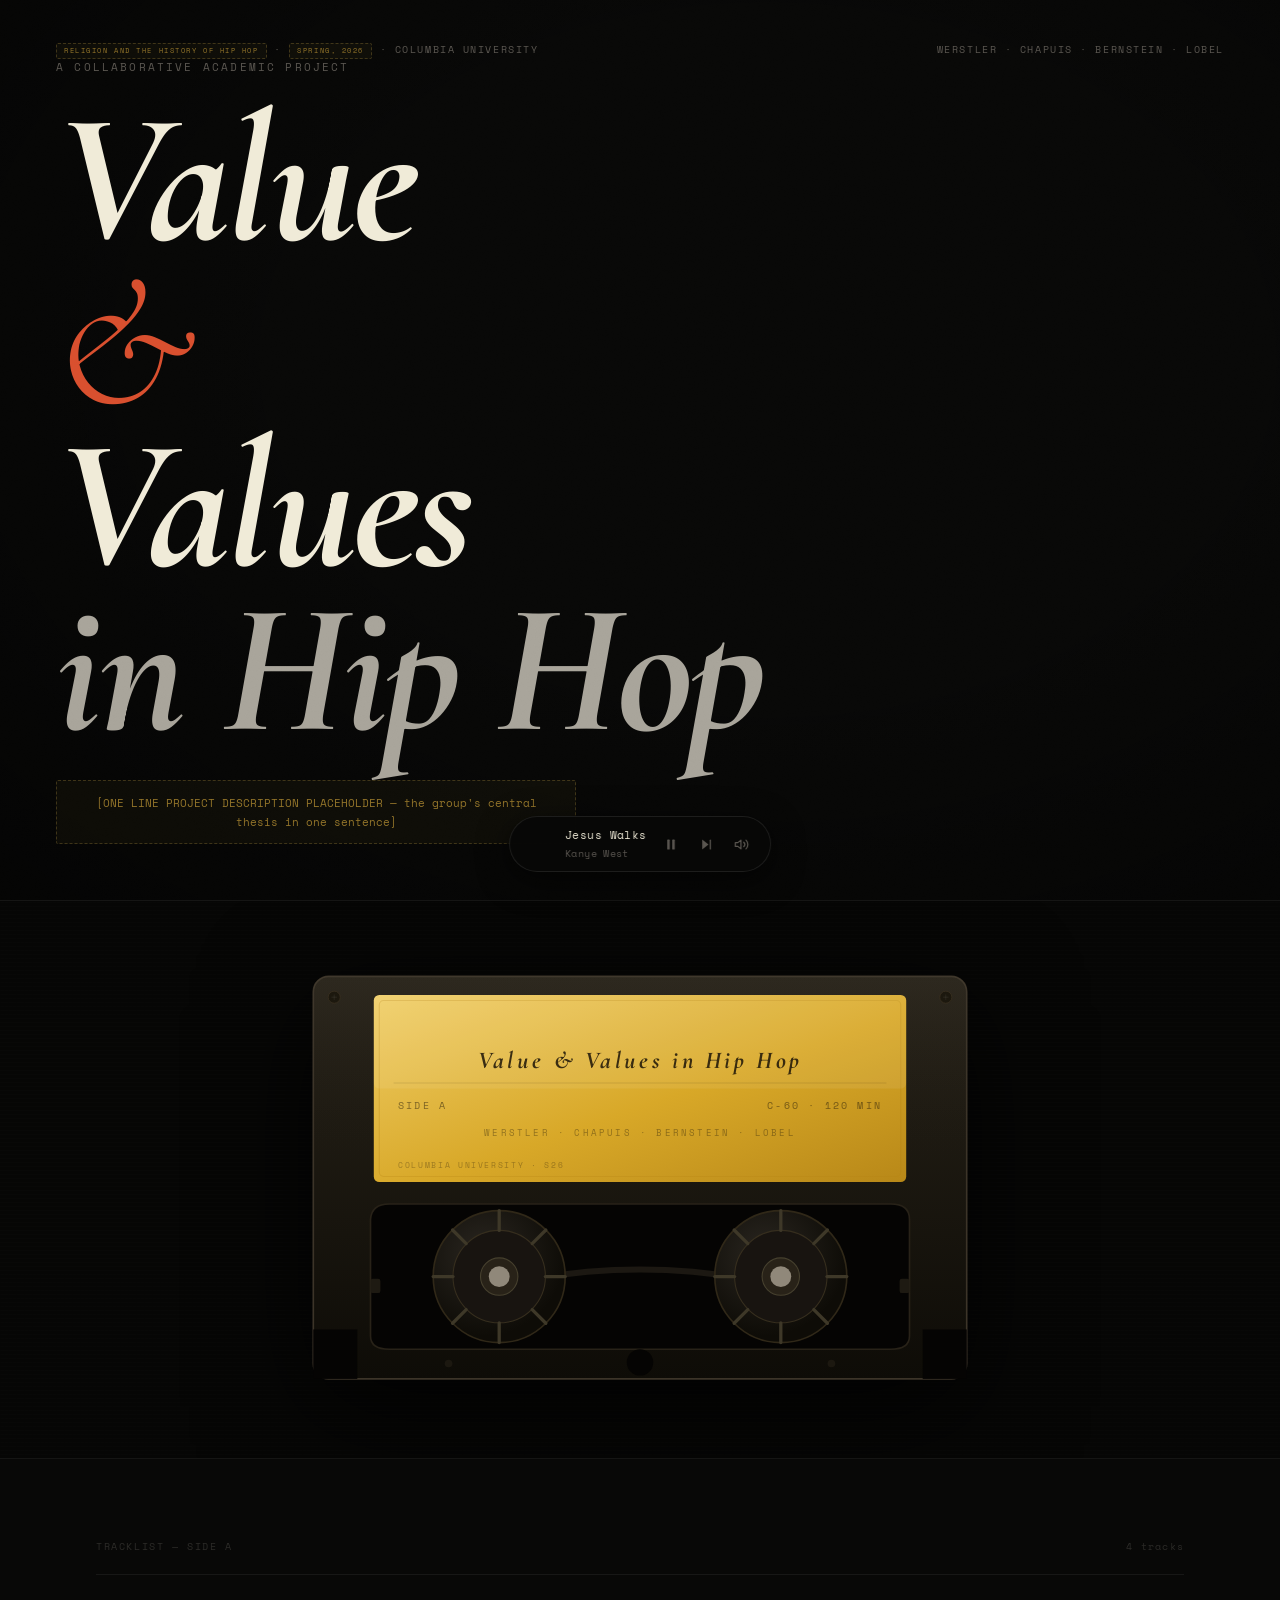
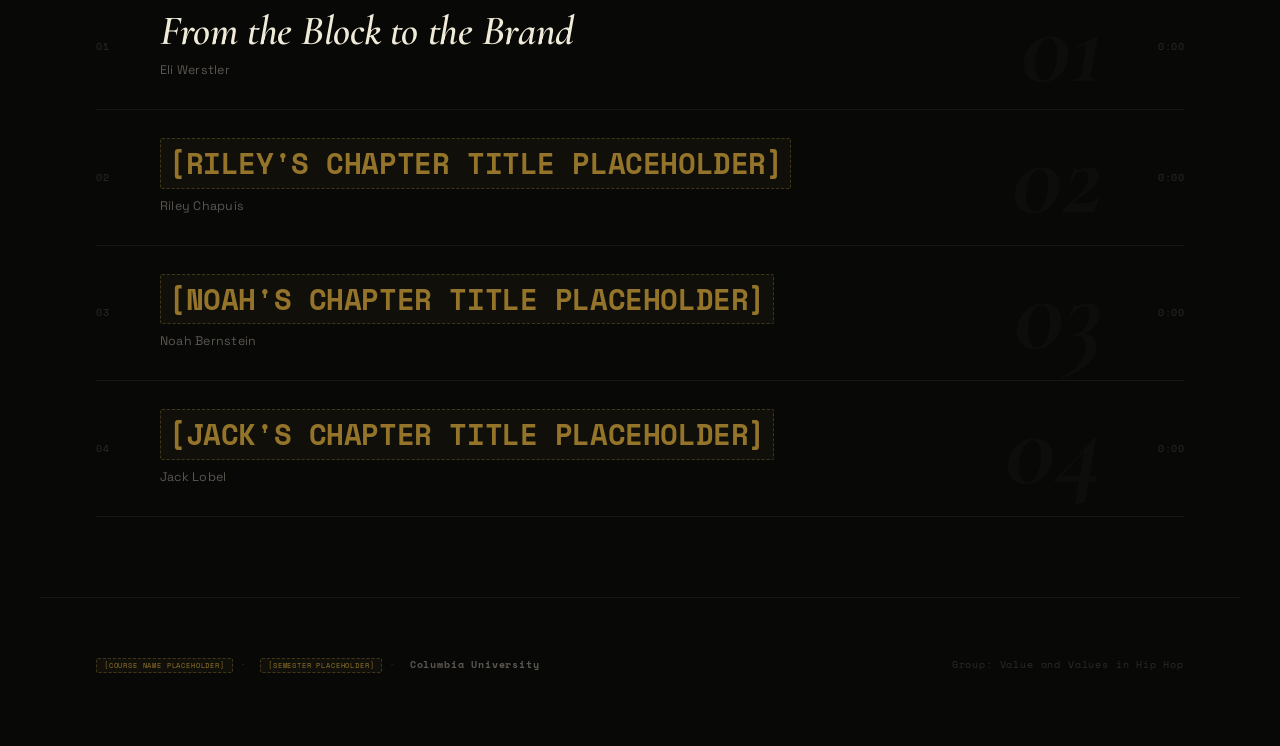
==== index.html @ 91aaa902 "Initial commit — Value & Values in Hip Hop portfolio site" ====
<!DOCTYPE html>
<html lang="en">
<head>
  <meta charset="UTF-8">
  <meta name="viewport" content="width=device-width, initial-scale=1.0">
  <title>Value and Values in Hip Hop</title>
  <link rel="preconnect" href="https://fonts.googleapis.com">
  <link rel="preconnect" href="https://fonts.gstatic.com" crossorigin>
  <link href="https://fonts.googleapis.com/css2?family=Cormorant+Garamond:ital,wght@0,400;0,600;0,700;1,300;1,400;1,600;1,700&family=Space+Grotesk:wght@300;400;500;600;700&family=Space+Mono:wght@400;700&display=swap" rel="stylesheet">
  <link rel="stylesheet" href="style.css?v=2">
  <style>

    /* ── Hero ──────────────────────────────────────────────── */

    .hero {
      min-height: 100svh;
      display: flex;
      flex-direction: column;
      justify-content: flex-end;
      padding: 0 56px 56px;
      position: relative;
      overflow: hidden;
    }

    /* Very faint vignette */
    .hero::before {
      content: '';
      position: absolute;
      inset: 0;
      background: radial-gradient(ellipse at 60% 40%, transparent 40%, rgba(0,0,0,0.55) 100%);
      pointer-events: none;
    }

    .hero-meta {
      position: absolute;
      top: 40px;
      left: 56px;
      right: 56px;
      display: flex;
      justify-content: space-between;
      align-items: flex-start;
    }

    .hero-meta-label {
      font-family: var(--mono);
      font-size: 0.65em;
      letter-spacing: 0.15em;
      text-transform: uppercase;
      color: var(--text-3);
      line-height: 1.8;
    }

    .hero-meta-label strong {
      color: var(--text-2);
      display: block;
    }

    /* Small eyebrow label — sits ABOVE the title, absolute size so it never inherits the h1 scale */
    .hero-eyebrow {
      font-family: var(--mono);
      font-size: 0.68rem;
      letter-spacing: 0.2em;
      text-transform: uppercase;
      color: var(--text-3);
      margin-bottom: 22px;
      position: relative;
      z-index: 1;
    }

    /* The big title */
    .hero-title {
      font-family: var(--serif);
      font-style: italic;
      font-weight: 700;
      font-size: clamp(4.5rem, 14.5vw, 13rem);
      line-height: 0.88;
      letter-spacing: -0.02em;
      color: var(--text);
      position: relative;
      z-index: 1;
      max-width: 1400px;
    }

    .hero-title .title-and {
      color: var(--accent);
      font-weight: 300;
      font-style: italic;
    }

    .hero-title .title-dim {
      color: var(--text-2);
    }

    .hero-desc {
      margin-top: 28px;
      max-width: 520px;
      position: relative;
      z-index: 1;
    }

    /* ── Cassette ──────────────────────────────────────────── */

    .tape-section {
      border-top: 1px solid var(--border);
      border-bottom: 1px solid var(--border);
      padding: 72px 56px;
      display: flex;
      align-items: center;
      justify-content: center;
      background: #060605;
      position: relative;
      overflow: hidden;
    }

    /* Subtle horizontal scan-lines */
    .tape-section::before {
      content: '';
      position: absolute;
      inset: 0;
      background: repeating-linear-gradient(
        0deg,
        transparent,
        transparent 3px,
        rgba(255,255,255,0.009) 3px,
        rgba(255,255,255,0.009) 4px
      );
      pointer-events: none;
    }

    .cassette-wrap {
      max-width: 660px;
      width: 100%;
      filter: drop-shadow(0 28px 56px rgba(0,0,0,0.85));
      transition: filter 0.6s ease, transform 0.6s ease;
    }

    .cassette-wrap:hover {
      filter: drop-shadow(0 36px 72px rgba(0,0,0,0.9)) drop-shadow(0 0 40px rgba(217,79,46,0.08));
      transform: translateY(-6px) rotate(-0.5deg);
    }

    .cassette-svg { width: 100%; height: auto; display: block; }

    @keyframes reel-slow {
      to { transform: rotate(360deg); }
    }

    /* Idle very-slow spin */
    .reel-l { animation: reel-slow 22s linear infinite; transform-box: fill-box; transform-origin: center; }
    .reel-r { animation: reel-slow 22s linear infinite reverse; transform-box: fill-box; transform-origin: center; }

    .cassette-wrap:hover .reel-l { animation-duration: 4s; }
    .cassette-wrap:hover .reel-r { animation-duration: 4s; }

    /* ── Tracklist ─────────────────────────────────────────── */

    .tracklist-section {
      max-width: 1200px;
      margin: 0 auto;
      padding: 80px 56px 0;
    }

    .tl-header {
      display: flex;
      justify-content: space-between;
      align-items: baseline;
      padding-bottom: 20px;
      border-bottom: 1px solid var(--border);
      margin-bottom: 8px;
    }

    .tl-header-l { font-family: var(--mono); font-size: 0.62em; letter-spacing: 0.16em; text-transform: uppercase; color: var(--text-4); }
    .tl-header-r { font-family: var(--mono); font-size: 0.62em; letter-spacing: 0.12em; color: var(--text-4); }

    .tracklist { list-style: none; }

    .track {
      display: grid;
      grid-template-columns: 64px 1fr auto;
      align-items: center;
      padding: 0;
      border-bottom: 1px solid var(--border);
      cursor: pointer;
      position: relative;
      text-decoration: none;
      color: inherit;
      transition: padding-left 0.3s ease;
      overflow: hidden;
    }

    /* Background number watermark */
    .track::after {
      content: attr(data-num);
      position: absolute;
      right: 80px;
      top: 50%;
      transform: translateY(-50%);
      font-family: var(--serif);
      font-style: italic;
      font-weight: 700;
      font-size: 7rem;
      color: rgba(255,255,255,0.025);
      line-height: 1;
      pointer-events: none;
      transition: color 0.3s ease;
      user-select: none;
    }

    .track:hover::after { color: rgba(217,79,46,0.055); }

    .track:hover { padding-left: 12px; }

    /* Left accent stripe */
    .track .t-stripe {
      position: absolute;
      left: 0; top: 0; bottom: 0;
      width: 2px;
      background: var(--accent);
      transform: scaleY(0);
      transition: transform 0.3s cubic-bezier(0.16,1,0.3,1);
      transform-origin: bottom;
    }

    .track:hover .t-stripe { transform: scaleY(1); }

    /* Track num cell */
    .t-num {
      font-family: var(--mono);
      font-size: 0.65em;
      color: var(--text-4);
      letter-spacing: 0.05em;
      padding: 28px 0;
      transition: color 0.25s;
    }

    .track:hover .t-num { color: var(--accent); }

    /* Track info */
    .t-info { display: flex; flex-direction: column; gap: 8px; padding: 28px 0; }

    .t-title {
      font-family: var(--serif);
      font-style: italic;
      font-weight: 600;
      font-size: clamp(1.6rem, 3.5vw, 2.6rem);
      line-height: 1;
      letter-spacing: -0.01em;
      color: var(--text);
      transition: color 0.25s;
    }

    .track:hover .t-title { color: var(--text); }

    .t-artist {
      font-family: var(--sans);
      font-size: 0.78em;
      font-weight: 400;
      color: var(--text-3);
      letter-spacing: 0.02em;
      transition: color 0.25s;
    }

    .track:hover .t-artist { color: var(--text-2); }

    /* Duration */
    .t-dur {
      font-family: var(--mono);
      font-size: 0.65em;
      color: var(--text-4);
      padding: 28px 0;
      letter-spacing: 0.04em;
      transition: color 0.25s;
    }

    .track:hover .t-dur { color: var(--text-3); }

    /* ── Footer ────────────────────────────────────────────── */

    .site-footer {
      max-width: 1200px;
      margin: 0 auto;
      padding: 56px 56px 72px;
      display: flex;
      justify-content: space-between;
      align-items: flex-end;
      flex-wrap: wrap;
      gap: 12px;
      border-top: 1px solid var(--border);
      margin-top: 80px;
    }

    .site-footer p {
      font-family: var(--mono);
      font-size: 0.65em;
      color: var(--text-4);
      letter-spacing: 0.08em;
      line-height: 2;
    }

    .site-footer p strong { color: var(--text-3); }

    /* ── Responsive ────────────────────────────────────────── */

    @media (max-width: 768px) {
      .hero { padding: 0 28px 48px; }
      .hero-meta { left: 28px; right: 28px; top: 28px; }
      .tape-section, .tracklist-section, .site-footer { padding-left: 28px; padding-right: 28px; }
      .track { grid-template-columns: 48px 1fr auto; }
      .track::after { display: none; }
    }

    @media (max-width: 500px) {
      .t-dur { display: none; }
      .track { grid-template-columns: 44px 1fr; }
    }

  </style>
</head>
<body>

  <!-- HERO -->
  <section class="hero" data-audio="audio/landing.mp3" data-track-name="[LANDING TRACK PLACEHOLDER]" data-track-artist="[ARTIST PLACEHOLDER]">

    <div class="hero-meta">
      <div class="hero-meta-label">
        <span class="ph">Religion and the History of Hip Hop</span>&nbsp;·&nbsp;<span class="ph">Spring, 2026</span>&nbsp;·&nbsp;Columbia University
      </div>
      <div class="hero-meta-label" style="text-align:right">
        Werstler · Chapuis · Bernstein · Lobel
      </div>
    </div>

    <p class="hero-eyebrow">A Collaborative Academic Project</p>
    <h1 class="hero-title">
      Value<br>
      <span class="title-and">&amp;</span><br>
      Values<br>
      <span class="title-dim">in Hip Hop</span>
    </h1>

    <div class="hero-desc">
      <p class="ph-block ph-tall">[ONE LINE PROJECT DESCRIPTION PLACEHOLDER — the group's central thesis in one sentence]</p>
    </div>

  </section>


  <!-- CASSETTE -->
  <section class="tape-section" aria-label="Mixtape visual" data-audio="audio/landing.mp3" data-track-name="[LANDING TRACK PLACEHOLDER]" data-track-artist="[ARTIST PLACEHOLDER]">
    <div class="cassette-wrap" title="Side A">
      <svg class="cassette-svg" viewBox="0 0 600 375" xmlns="http://www.w3.org/2000/svg" role="img" aria-hidden="true">
        <defs>
          <linearGradient id="bg" x1="0" y1="0" x2="0" y2="1">
            <stop offset="0%"   stop-color="#272218"/>
            <stop offset="100%" stop-color="#0E0C07"/>
          </linearGradient>
          <linearGradient id="label" x1="0" y1="0" x2="1" y2="1">
            <stop offset="0%"   stop-color="#F0CE68"/>
            <stop offset="55%"  stop-color="#D8A828"/>
            <stop offset="100%" stop-color="#B88818"/>
          </linearGradient>
          <linearGradient id="sheen" x1="0" y1="0" x2="0" y2="1">
            <stop offset="0%"   stop-color="rgba(255,255,255,0.1)"/>
            <stop offset="100%" stop-color="rgba(0,0,0,0)"/>
          </linearGradient>
          <radialGradient id="rg" cx="38%" cy="33%" r="62%">
            <stop offset="0%"   stop-color="#2A2620"/>
            <stop offset="100%" stop-color="#0E0C07"/>
          </radialGradient>
          <filter id="inner-shadow">
            <feGaussianBlur in="SourceAlpha" stdDeviation="3"/>
            <feOffset dx="0" dy="2"/>
            <feComposite in2="SourceGraphic" operator="arithmetic" k2="-1" k3="1"/>
          </filter>
        </defs>

        <!-- Drop shadow plate -->
        <rect x="10" y="14" width="580" height="354" rx="14" fill="rgba(0,0,0,0.7)"/>

        <!-- Body -->
        <rect x="3" y="3" width="594" height="366" rx="14" fill="url(#bg)" stroke="#3C3428" stroke-width="1.5"/>

        <!-- Body sheen (top highlight) -->
        <rect x="3" y="3" width="594" height="185" rx="14" fill="url(#sheen)" opacity="0.3"/>

        <!-- Corner screws -->
        <g fill="#1C180E" stroke="#3A3020" stroke-width="0.75">
          <circle cx="22" cy="22" r="5.5"/>  <circle cx="578" cy="22" r="5.5"/>
          <circle cx="22" cy="350" r="5.5"/> <circle cx="578" cy="350" r="5.5"/>
        </g>
        <g fill="none" stroke="rgba(255,255,255,0.08)" stroke-width="0.75">
          <line x1="19.5" y1="22" x2="24.5" y2="22"/> <line x1="22" y1="19.5" x2="22" y2="24.5"/>
          <line x1="575.5" y1="22" x2="580.5" y2="22"/> <line x1="578" y1="19.5" x2="578" y2="24.5"/>
          <line x1="19.5" y1="350" x2="24.5" y2="350"/> <line x1="22" y1="347.5" x2="22" y2="352.5"/>
          <line x1="575.5" y1="350" x2="580.5" y2="350"/> <line x1="578" y1="347.5" x2="578" y2="352.5"/>
        </g>

        <!-- Label -->
        <rect x="58" y="20" width="484" height="170" rx="5" fill="url(#label)"/>
        <rect x="63" y="25" width="474" height="160" rx="4" fill="none" stroke="rgba(180,130,20,0.28)" stroke-width="1"/>
        <!-- Label sheen -->
        <rect x="58" y="20" width="484" height="85" rx="5" fill="rgba(255,255,255,0.07)"/>

        <!-- Label text: title -->
        <text x="300" y="86" text-anchor="middle"
              font-family="'Cormorant Garamond', Georgia, serif" font-size="22"
              font-style="italic" font-weight="700"
              fill="#1C1408" letter-spacing="3" opacity="0.85">
          Value &amp; Values in Hip Hop
        </text>
        <!-- Ruled line -->
        <line x1="76" y1="100" x2="524" y2="100" stroke="rgba(28,20,8,0.15)" stroke-width="0.75"/>

        <!-- Side A / B -->
        <text x="80" y="124" font-family="'Space Mono', monospace" font-size="9" fill="rgba(28,20,8,0.5)" letter-spacing="2">SIDE A</text>
        <text x="520" y="124" text-anchor="end" font-family="'Space Mono', monospace" font-size="9" fill="rgba(28,20,8,0.5)" letter-spacing="2">C-60 · 120 MIN</text>

        <!-- Group names -->
        <text x="300" y="148" text-anchor="middle"
              font-family="'Space Mono', monospace" font-size="8"
              fill="rgba(28,20,8,0.38)" letter-spacing="2">
          WERSTLER · CHAPUIS · BERNSTEIN · LOBEL
        </text>
        <!-- Columbia label mark -->
        <text x="80" y="177" font-family="'Space Mono', monospace" font-size="7" fill="rgba(28,20,8,0.32)" letter-spacing="1.5">COLUMBIA UNIVERSITY · S26</text>

        <!-- Tape window opening -->
        <path d="M 72 210 Q 56 210 55 224 L 55 330 Q 55 342 72 342 L 528 342 Q 545 342 545 330 L 545 224 Q 545 210 528 210 Z"
              fill="#050403" stroke="#282218" stroke-width="1.5"/>

        <!-- Guide posts -->
        <rect x="55" y="278" width="9" height="13" rx="2" fill="#1E1A12"/>
        <rect x="536" y="278" width="9" height="13" rx="2" fill="#1E1A12"/>

        <!-- Tape bridge -->
        <path d="M 204 278 Q 300 261 396 278" fill="none" stroke="#1C1812" stroke-width="5.5" stroke-linecap="round"/>

        <!-- LEFT REEL -->
        <g class="reel-l">
          <circle cx="172" cy="276" r="60" fill="url(#rg)" stroke="#302818" stroke-width="1.5"/>
          <circle cx="172" cy="276" r="42" fill="#181410" stroke="#362E1E" stroke-width="1"/>
          <g stroke="#3E3828" stroke-width="3" stroke-linecap="round">
            <line x1="172" y1="216" x2="172" y2="234"/>
            <line x1="172" y1="318" x2="172" y2="336"/>
            <line x1="112" y1="276" x2="130" y2="276"/>
            <line x1="214" y1="276" x2="232" y2="276"/>
            <line x1="129.6" y1="233.6" x2="142.0" y2="246.0"/>
            <line x1="202.0" y1="306.0" x2="214.4" y2="318.4"/>
            <line x1="214.4" y1="233.6" x2="202.0" y2="246.0"/>
            <line x1="142.0" y1="306.0" x2="129.6" y2="318.4"/>
          </g>
          <circle cx="172" cy="276" r="17" fill="#282218" stroke="#46402E" stroke-width="1"/>
          <circle cx="172" cy="276" r="9.5" fill="#90887A"/>
        </g>

        <!-- RIGHT REEL -->
        <g class="reel-r">
          <circle cx="428" cy="276" r="60" fill="url(#rg)" stroke="#302818" stroke-width="1.5"/>
          <circle cx="428" cy="276" r="42" fill="#181410" stroke="#362E1E" stroke-width="1"/>
          <g stroke="#3E3828" stroke-width="3" stroke-linecap="round">
            <line x1="428" y1="216" x2="428" y2="234"/>
            <line x1="428" y1="318" x2="428" y2="336"/>
            <line x1="368" y1="276" x2="386" y2="276"/>
            <line x1="470" y1="276" x2="488" y2="276"/>
            <line x1="385.6" y1="233.6" x2="398.0" y2="246.0"/>
            <line x1="458.0" y1="306.0" x2="470.4" y2="318.4"/>
            <line x1="470.4" y1="233.6" x2="458.0" y2="246.0"/>
            <line x1="398.0" y1="306.0" x2="385.6" y2="318.4"/>
          </g>
          <circle cx="428" cy="276" r="17" fill="#282218" stroke="#46402E" stroke-width="1"/>
          <circle cx="428" cy="276" r="9.5" fill="#90887A"/>
        </g>

        <!-- Bottom cutouts -->
        <rect x="3" y="324" width="40" height="45" rx="0 0 0 14" fill="#050403"/>
        <rect x="557" y="324" width="40" height="45" rx="0 0 14 0" fill="#050403"/>

        <!-- Spindle hole -->
        <circle cx="300" cy="354" r="12" fill="#050403"/>

        <!-- Alignment marks -->
        <circle cx="126" cy="355" r="3.5" fill="#1C1810"/>
        <circle cx="474" cy="355" r="3.5" fill="#1C1810"/>
      </svg>
    </div>
  </section>


  <!-- TRACKLIST -->
  <section class="tracklist-section" data-audio="audio/tracklist.mp3" data-track-name="[TRACKLIST TRACK PLACEHOLDER]" data-track-artist="[ARTIST PLACEHOLDER]">

    <div class="tl-header">
      <span class="tl-header-l">Tracklist — Side A</span>
      <span class="tl-header-r">4 tracks</span>
    </div>

    <ul class="tracklist" role="list">

      <li>
        <a href="eli.html" class="track" data-num="01">
          <div class="t-stripe"></div>
          <span class="t-num">01</span>
          <span class="t-info">
            <span class="t-title">From the Block to the Brand</span>
            <span class="t-artist">Eli Werstler</span>
          </span>
          <span class="t-dur">0:00</span>
        </a>
      </li>

      <li>
        <a href="riley.html" class="track" data-num="02">
          <div class="t-stripe"></div>
          <span class="t-num">02</span>
          <span class="t-info">
            <span class="t-title"><span class="ph">[RILEY'S CHAPTER TITLE PLACEHOLDER]</span></span>
            <span class="t-artist">Riley Chapuis</span>
          </span>
          <span class="t-dur">0:00</span>
        </a>
      </li>

      <li>
        <a href="noah.html" class="track" data-num="03">
          <div class="t-stripe"></div>
          <span class="t-num">03</span>
          <span class="t-info">
            <span class="t-title"><span class="ph">[NOAH'S CHAPTER TITLE PLACEHOLDER]</span></span>
            <span class="t-artist">Noah Bernstein</span>
          </span>
          <span class="t-dur">0:00</span>
        </a>
      </li>

      <li>
        <a href="jack.html" class="track" data-num="04">
          <div class="t-stripe"></div>
          <span class="t-num">04</span>
          <span class="t-info">
            <span class="t-title"><span class="ph">[JACK'S CHAPTER TITLE PLACEHOLDER]</span></span>
            <span class="t-artist">Jack Lobel</span>
          </span>
          <span class="t-dur">0:00</span>
        </a>
      </li>

    </ul>
  </section>


  <!-- FOOTER -->
  <footer class="site-footer">
    <p>
      <span class="ph">[COURSE NAME PLACEHOLDER]</span>&nbsp;·&nbsp;
      <span class="ph">[SEMESTER PLACEHOLDER]</span>&nbsp;·&nbsp;
      <strong>Columbia University</strong>
    </p>
    <p>Group: Value and Values in Hip Hop</p>
  </footer>

  <script src="player.js?v=7"></script>
</body>
</html>
---- style.css ----
@import url('https://fonts.googleapis.com/css2?family=Cormorant+Garamond:ital,wght@0,400;0,600;0,700;1,300;1,400;1,600;1,700&family=Space+Grotesk:wght@300;400;500;600;700&family=Space+Mono:wght@400;700&display=swap');

/* ================================================================
   GLOBAL — Value and Values in Hip Hop
   ================================================================ */

[hidden] { display: none !important; }

:root {
  --accent:      #D94F2E;
  --bg:          #080807;
  --bg-raised:   #0C0C0B;
  --bg-card:     #101010;
  --text:        #F0EBD8;
  --text-2:      #A8A49A;
  --text-3:      #5A5650;
  --text-4:      #2C2B28;
  --border:      rgba(255,255,255,0.06);
  --border-2:    rgba(255,255,255,0.11);

  /* Placeholder — warm amber, intentional, not clinical */
  --ph-bg:     rgba(255, 210, 90, 0.035);
  --ph-border: rgba(255, 210, 90, 0.2);
  --ph-text:   rgba(255, 200, 70, 0.55);

  --serif:  'Cormorant Garamond', 'Georgia', serif;
  --sans:   'Space Grotesk', system-ui, sans-serif;
  --mono:   'Space Mono', 'Courier New', monospace;
}

*, *::before, *::after { margin: 0; padding: 0; box-sizing: border-box; }

html { scroll-behavior: smooth; font-size: 16px; }

body {
  background: var(--bg);
  color: var(--text);
  font-family: var(--sans);
  font-weight: 400;
  line-height: 1.6;
  overflow-x: hidden;
  -webkit-font-smoothing: antialiased;
}

/* ---- Film grain overlay ---- */
body::after {
  content: '';
  position: fixed;
  inset: 0;
  background-image: url("data:image/svg+xml,%3Csvg xmlns='http://www.w3.org/2000/svg' width='250' height='250'%3E%3Cfilter id='g'%3E%3CfeTurbulence type='fractalNoise' baseFrequency='0.88' numOctaves='4' stitchTiles='stitch'/%3E%3CfeColorMatrix type='saturate' values='0'/%3E%3C/filter%3E%3Crect width='100%25' height='100%25' filter='url(%23g)'/%3E%3C/svg%3E");
  opacity: 0.038;
  pointer-events: none;
  z-index: 9998;
  mix-blend-mode: overlay;
}

a { color: inherit; text-decoration: none; }
img { max-width: 100%; height: auto; display: block; }
button { cursor: pointer; font-family: inherit; }

/* ================================================================
   TYPOGRAPHY
   ================================================================ */

.t-display {
  font-family: var(--serif);
  font-style: italic;
  font-weight: 700;
  line-height: 0.92;
  letter-spacing: -0.01em;
}

.t-label {
  font-family: var(--mono);
  font-size: 0.68em;
  letter-spacing: 0.14em;
  text-transform: uppercase;
}

/* ================================================================
   PLACEHOLDER SYSTEM
   ================================================================ */

.ph {
  background: var(--ph-bg);
  border: 1px dashed var(--ph-border);
  color: var(--ph-text);
  padding: 1px 7px;
  border-radius: 2px;
  font-family: var(--mono);
  font-size: 0.7em;
  font-style: normal;
  display: inline-block;
  line-height: 1.6;
}

.ph-block {
  background: var(--ph-bg);
  border: 1px dashed var(--ph-border);
  color: var(--ph-text);
  padding: 12px 16px;
  border-radius: 2px;
  font-family: var(--mono);
  font-size: 0.7em;
  font-style: normal;
  display: block;
  width: 100%;
  text-align: center;
  line-height: 1.7;
}

.ph-tall  { min-height: 64px;  display: flex; align-items: center; justify-content: center; }
.ph-xl    { min-height: 110px; display: flex; align-items: center; justify-content: center; }

/* ================================================================
   ARTIFACT SLOT — shared component
   ================================================================ */

.artifact-slot {
  background: var(--bg-card);
  border: 1px solid var(--border);
  overflow: hidden;
  display: flex;
  flex-direction: column;
}

.artifact-meta {
  padding: 10px 14px 9px;
  border-bottom: 1px solid var(--border);
}

.artifact-title {
  font-family: var(--mono);
  font-size: 0.72em;
  font-weight: 700;
  text-transform: uppercase;
  letter-spacing: 0.09em;
  color: var(--text);
  margin-bottom: 5px;
}

.artifact-sub {
  display: flex;
  gap: 12px;
  flex-wrap: wrap;
}

.artifact-type,
.artifact-date {
  font-family: var(--mono);
  font-size: 0.65em;
  color: var(--text-3);
  letter-spacing: 0.04em;
}

/* ---- Media ---- */

.artifact-media { position: relative; }

.video-wrapper {
  position: relative;
  padding-bottom: 56.25%;
  height: 0;
  overflow: hidden;
  background: #050505;
}

.video-wrapper iframe {
  position: absolute;
  inset: 0;
  width: 100%;
  height: 100%;
  border: none;
}

.artifact-video .media-placeholder {
  background: #090909;
  border: 1px dashed var(--ph-border);
  aspect-ratio: 16/9;
  display: flex;
  flex-direction: column;
  align-items: center;
  justify-content: center;
  gap: 10px;
  color: var(--ph-text);
  font-family: var(--mono);
  font-size: 0.68em;
  text-align: center;
  padding: 24px;
}

.artifact-video .media-placeholder::before {
  content: '▶';
  font-size: 2em;
  opacity: 0.22;
}

.artifact-image .media-placeholder {
  background: #090909;
  border: 1px dashed var(--ph-border);
  aspect-ratio: 4/3;
  display: flex;
  flex-direction: column;
  align-items: center;
  justify-content: center;
  gap: 10px;
  color: var(--ph-text);
  font-family: var(--mono);
  font-size: 0.68em;
  text-align: center;
  padding: 24px;
}

.artifact-image .media-placeholder::before {
  content: '◻';
  font-size: 2em;
  opacity: 0.18;
}

.artifact-annotation {
  padding: 12px 14px;
  font-size: 0.82em;
  color: var(--text-2);
  line-height: 1.7;
  border-top: 1px solid var(--border);
}

/* ================================================================
   CHAPTER TOP NAV
   ================================================================ */

.nav-back-top {
  display: inline-flex;
  align-items: center;
  gap: 7px;
  font-family: var(--mono);
  font-size: 0.65rem;
  letter-spacing: 0.1em;
  color: var(--text-3);
  text-decoration: none;
  margin-bottom: 36px;
  transition: color 0.2s;
  position: relative;
  z-index: 1;
}
.nav-back-top:hover { color: var(--text); }

/* ================================================================
   CHAPTER FOOTER NAV
   ================================================================ */

.chapter-footer {
  margin-top: 120px;
  border-top: 1px solid var(--border);
  background: var(--bg-raised);
  padding: 24px 56px;
  display: flex;
  align-items: center;
  justify-content: space-between;
  flex-wrap: wrap;
  gap: 16px;
}

.chapter-footer .back-link {
  font-family: var(--mono);
  font-size: 0.72em;
  color: var(--accent);
  letter-spacing: 0.06em;
  transition: opacity 0.2s;
}

.chapter-footer .back-link:hover { opacity: 0.6; }

.chapter-footer .peer-links {
  display: flex;
  gap: 28px;
  flex-wrap: wrap;
}

.chapter-footer .peer-links a {
  font-family: var(--mono);
  font-size: 0.66em;
  color: var(--text-3);
  letter-spacing: 0.08em;
  text-transform: uppercase;
  transition: color 0.2s;
}

.chapter-footer .peer-links a:hover,
.chapter-footer .peer-links a.here { color: var(--text); }

/* ================================================================
   SCROLL MUSIC PLAYER
   ================================================================ */

.sp {
  position: fixed;
  bottom: 28px;
  left: 50%;
  transform: translateX(-50%) translateY(16px);
  opacity: 0;
  transition:
    transform 0.5s cubic-bezier(0.16, 1, 0.3, 1),
    opacity   0.5s ease;
  pointer-events: none;
  z-index: 9999;

  display: flex;
  align-items: center;
  gap: 14px;

  background: rgba(8,8,7,0.94);
  backdrop-filter: blur(20px) saturate(180%);
  -webkit-backdrop-filter: blur(20px) saturate(180%);
  border: 1px solid rgba(255,255,255,0.09);
  border-radius: 100px;
  padding: 10px 18px 10px 14px;
  white-space: nowrap;
  box-shadow: 0 8px 32px rgba(0,0,0,0.6);
}

.sp.sp-on {
  transform: translateX(-50%) translateY(0);
  opacity: 1;
  pointer-events: all;
}

/* Waveform */
.sp-wave {
  display: flex;
  align-items: center;
  gap: 3px;
  height: 20px;
}

.sp-wave span {
  display: block;
  width: 3px;
  background: var(--accent);
  border-radius: 2px;
  animation: sp-pulse 1.3s ease-in-out infinite;
}

.sp-wave span:nth-child(1) { animation-delay: 0.00s; }
.sp-wave span:nth-child(2) { animation-delay: 0.16s; }
.sp-wave span:nth-child(3) { animation-delay: 0.32s; }
.sp-wave span:nth-child(4) { animation-delay: 0.16s; }
.sp-wave span:nth-child(5) { animation-delay: 0.00s; }

@keyframes sp-pulse {
  0%, 100% { height: 4px;  opacity: 0.4; }
  50%       { height: 18px; opacity: 1;   }
}

.sp.sp-muted .sp-wave span,
.sp.sp-missing .sp-wave span,
.sp.sp-paused .sp-wave span {
  animation-play-state: paused;
  height: 4px;
  opacity: 0.25;
}

/* Info */
.sp-info { display: flex; flex-direction: column; gap: 1px; }

.sp-name {
  font-family: var(--mono);
  font-size: 0.68em;
  color: var(--text);
  letter-spacing: 0.04em;
  max-width: 200px;
  overflow: hidden;
  text-overflow: ellipsis;
}

.sp-artist {
  font-family: var(--mono);
  font-size: 0.6em;
  color: var(--text-3);
  letter-spacing: 0.04em;
  max-width: 200px;
  overflow: hidden;
  text-overflow: ellipsis;
}

/* Button */
.sp-hidden { display: none !important; }

.sp-btn {
  background: none;
  border: none;
  color: var(--text-3);
  display: flex;
  align-items: center;
  padding: 3px;
  transition: color 0.2s;
}

.sp-btn:hover { color: var(--text); }
.sp.sp-muted .sp-btn { color: var(--text-4); }

/* ================================================================
   RESPONSIVE
   ================================================================ */

@media (max-width: 900px) {
  .chapter-footer { padding: 20px 28px; flex-direction: column; align-items: flex-start; gap: 14px; }
}

@media (max-width: 600px) {
  .chapter-footer { padding: 18px 20px; }
  .chapter-footer .peer-links { gap: 16px; }
}
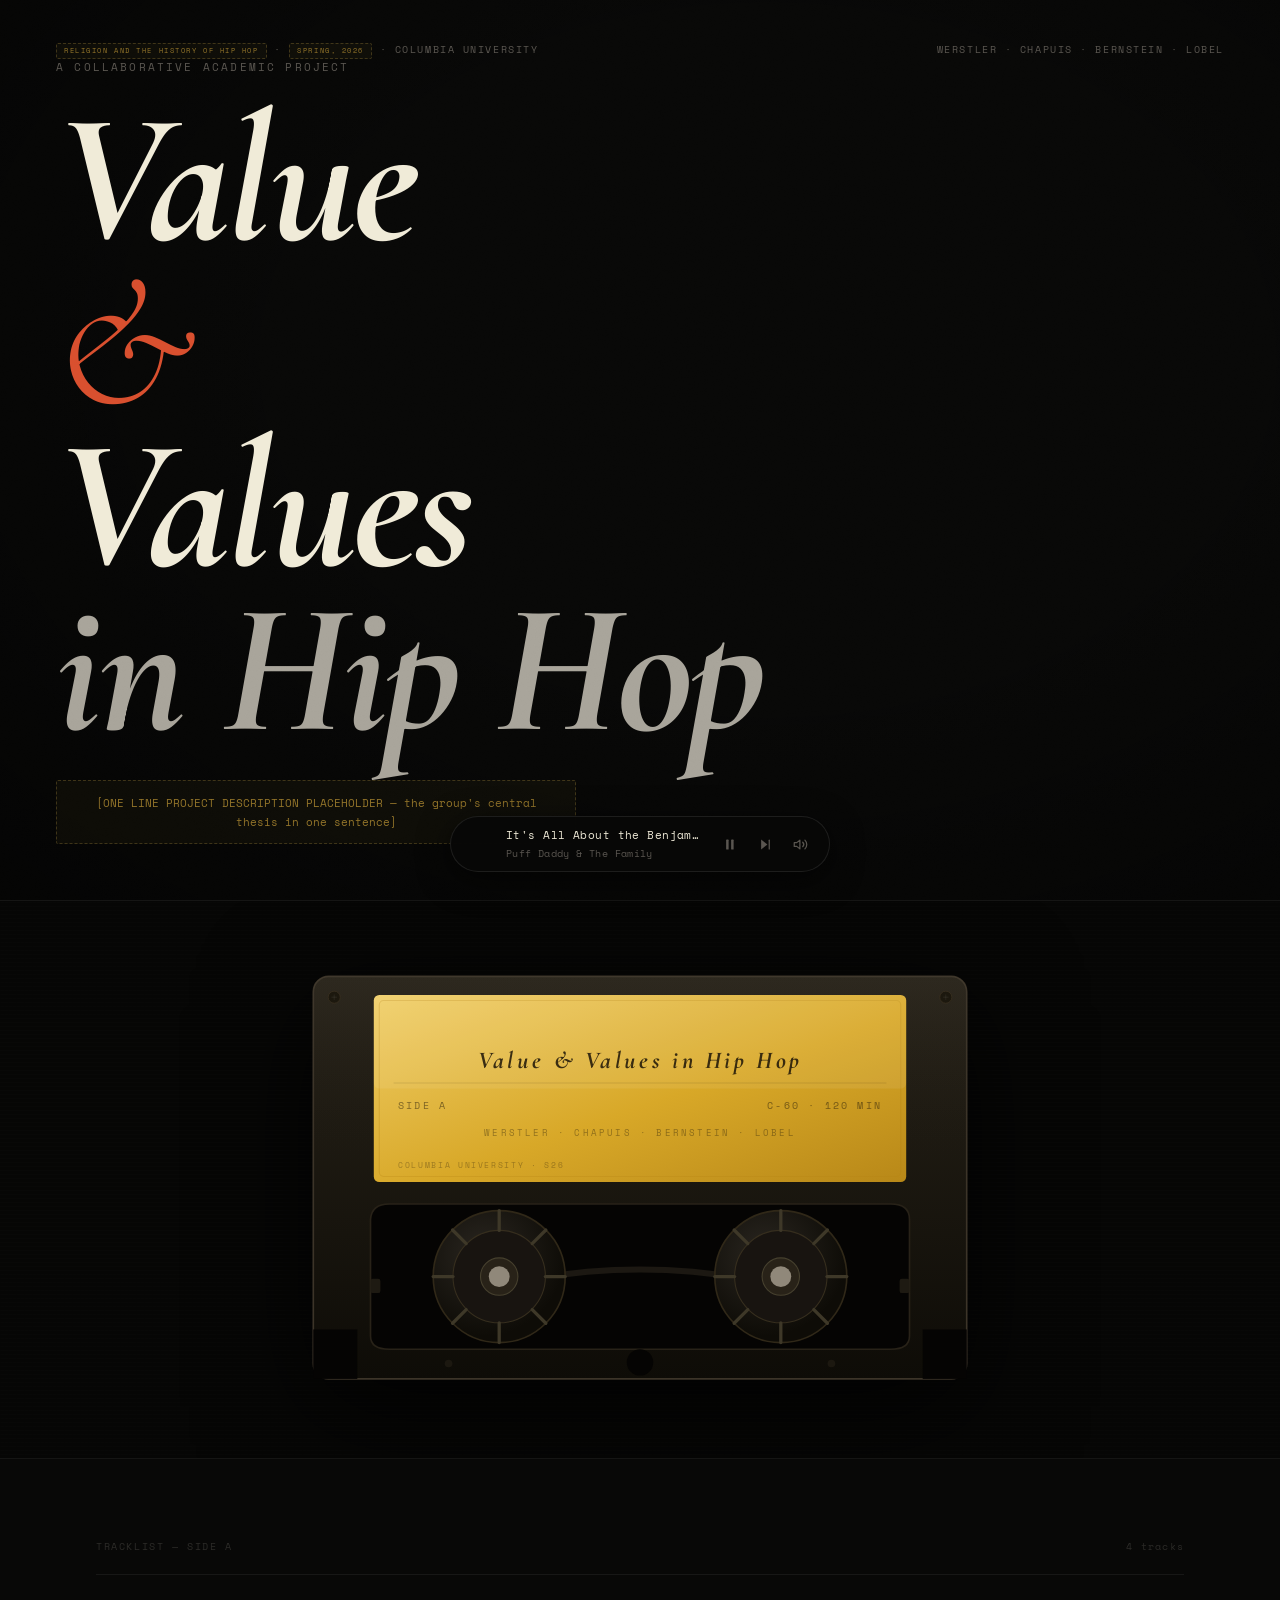
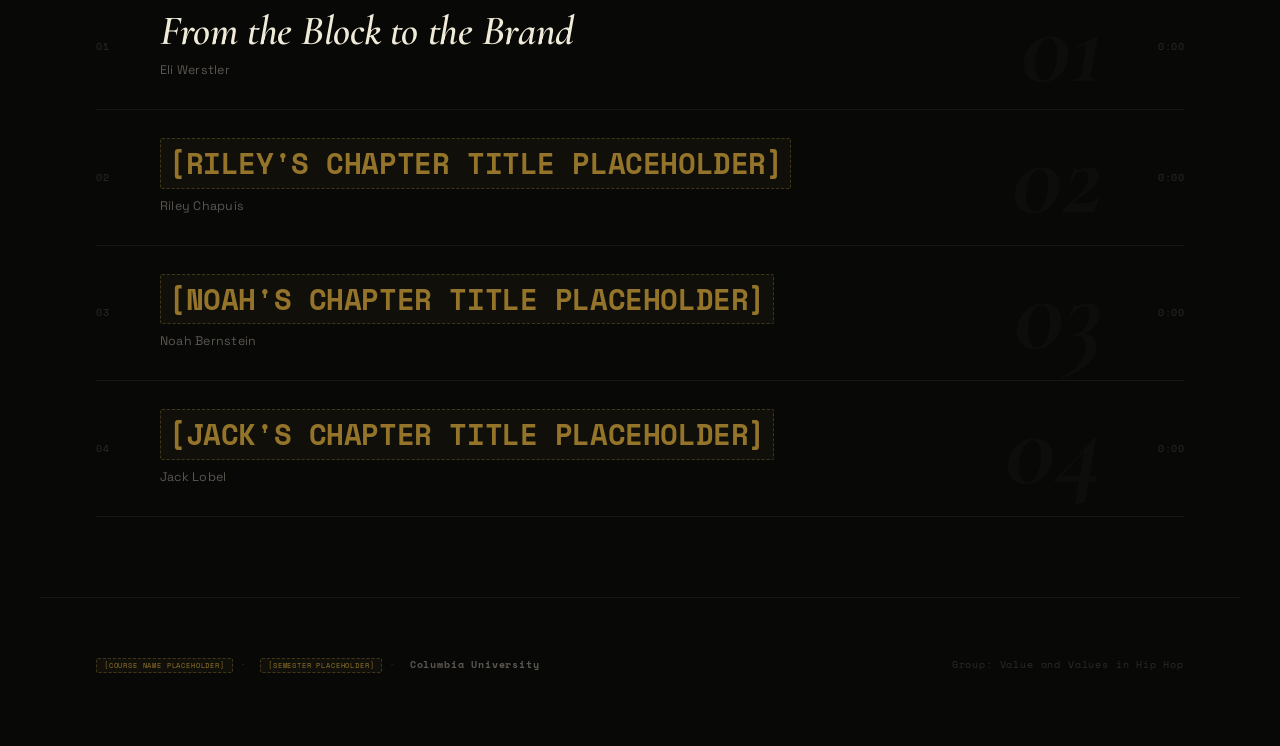
==== commit c9610649: "Fix SPA navigation stripping global stylesheet on page transitions" ====
--- a/index.html
+++ b/index.html
@@ -558,6 +558,6 @@
     <p>Group: Value and Values in Hip Hop</p>
   </footer>
 
-  <script src="player.js?v=7"></script>
+  <script src="player.js?v=8"></script>
 </body>
 </html>
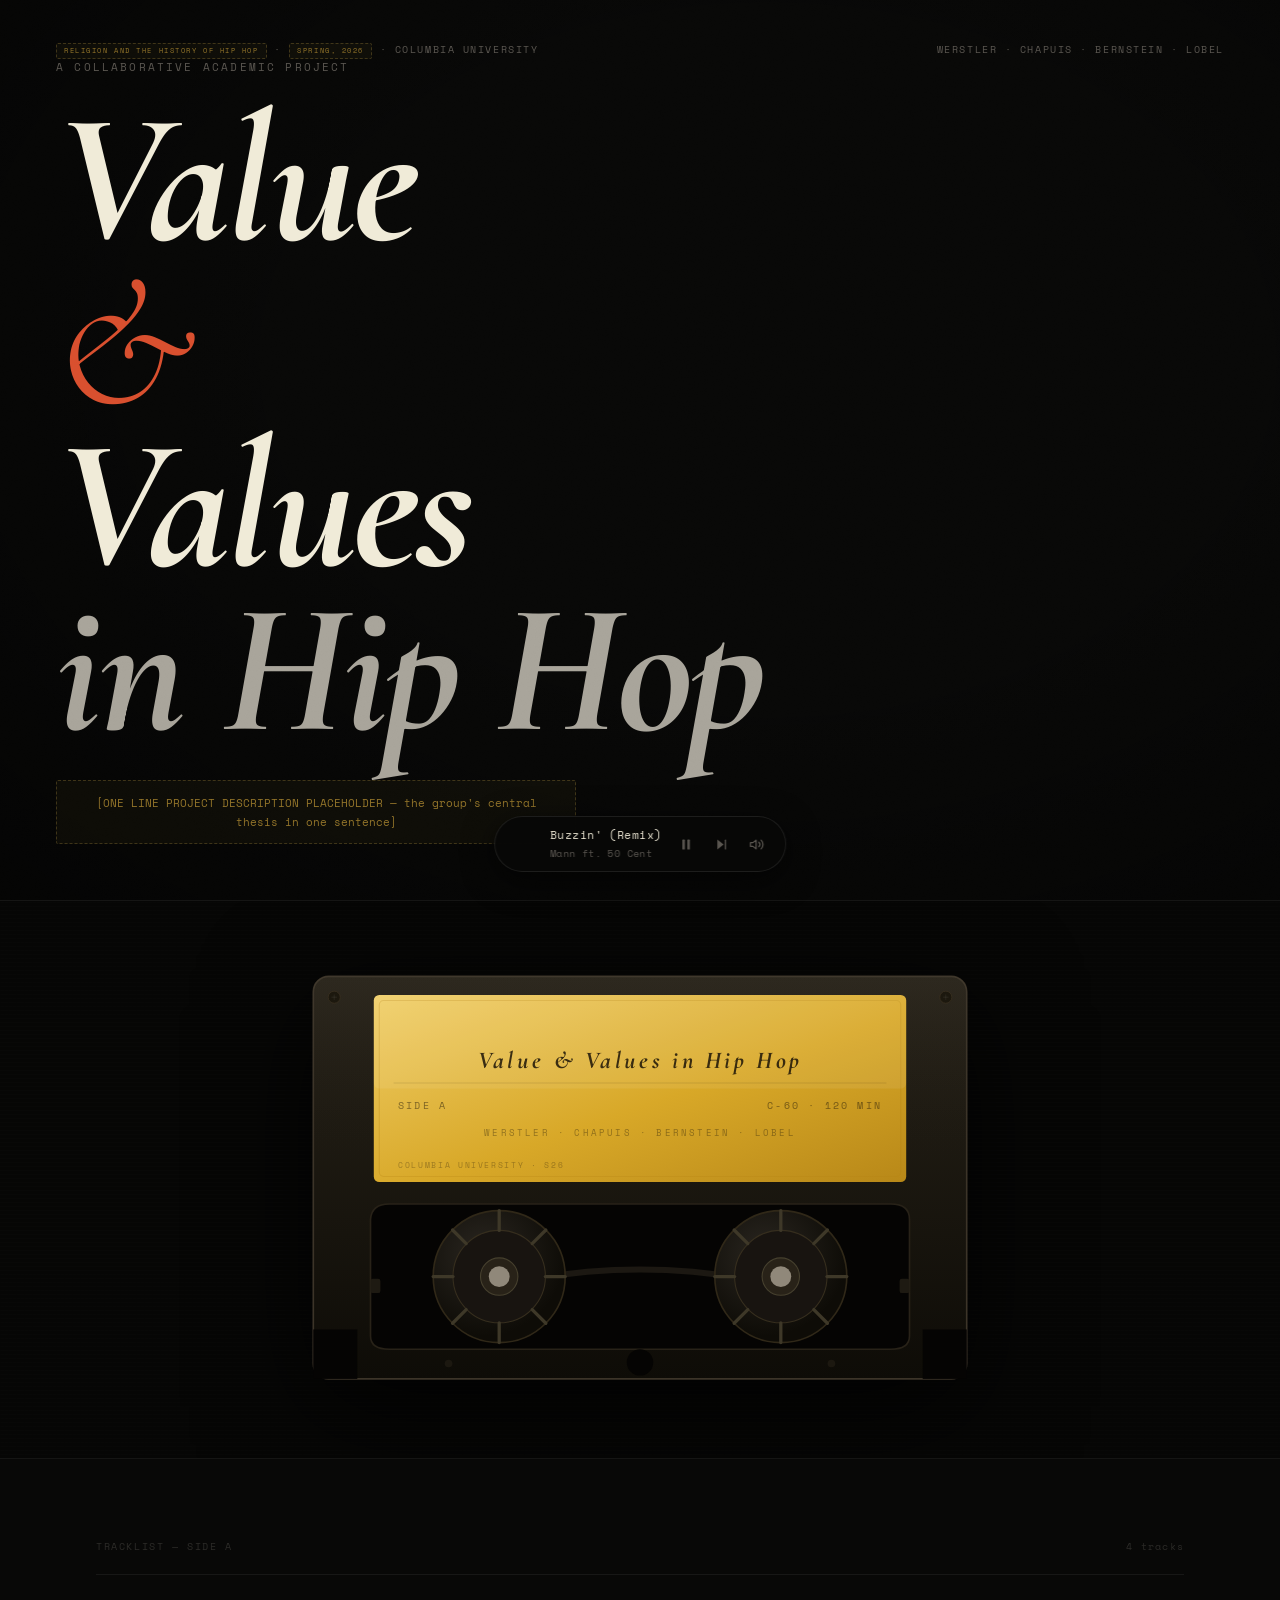
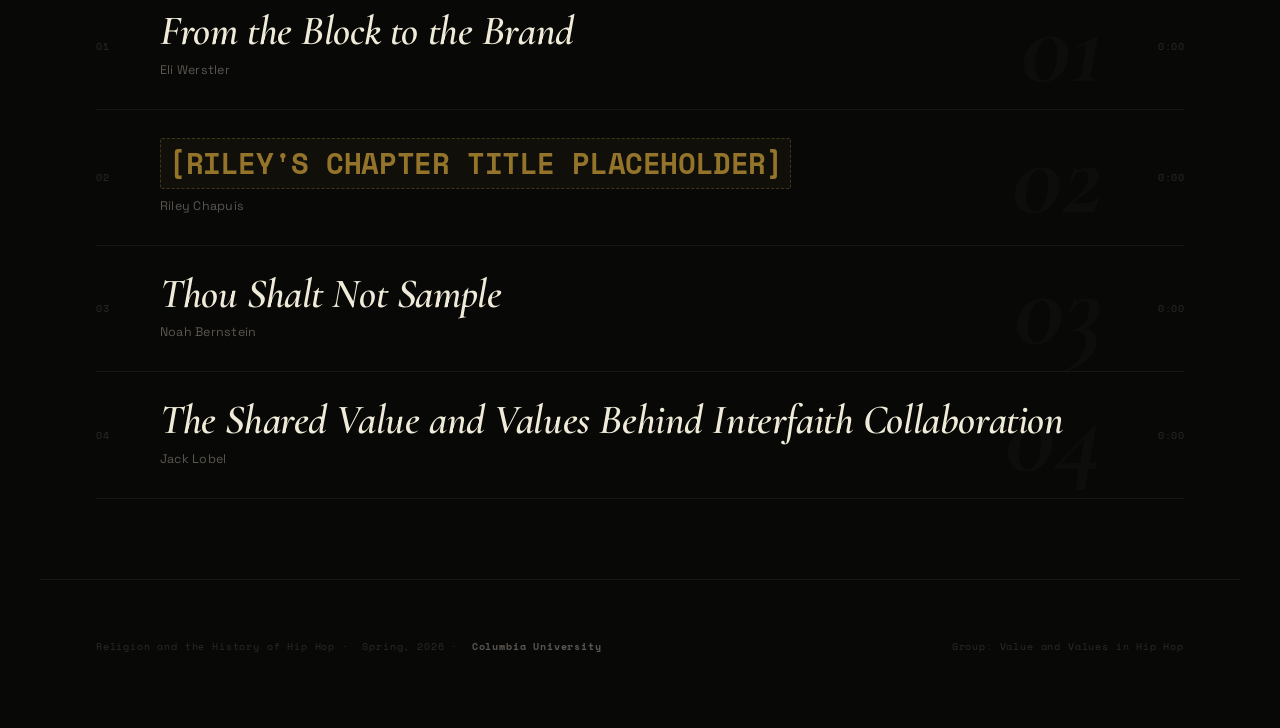
==== commit 85f7509b: "Fill in footer, Noah and Jack tracklist titles on landing page Co-Authored-By: Claude Sonnet 4.6 <no" ====
--- a/index.html
+++ b/index.html
@@ -525,7 +525,7 @@
           <div class="t-stripe"></div>
           <span class="t-num">03</span>
           <span class="t-info">
-            <span class="t-title"><span class="ph">[NOAH'S CHAPTER TITLE PLACEHOLDER]</span></span>
+            <span class="t-title">Thou Shalt Not Sample</span>
             <span class="t-artist">Noah Bernstein</span>
           </span>
           <span class="t-dur">0:00</span>
@@ -537,7 +537,7 @@
           <div class="t-stripe"></div>
           <span class="t-num">04</span>
           <span class="t-info">
-            <span class="t-title"><span class="ph">[JACK'S CHAPTER TITLE PLACEHOLDER]</span></span>
+            <span class="t-title">The Shared Value and Values Behind Interfaith Collaboration</span>
             <span class="t-artist">Jack Lobel</span>
           </span>
           <span class="t-dur">0:00</span>
@@ -551,8 +551,8 @@
   <!-- FOOTER -->
   <footer class="site-footer">
     <p>
-      <span class="ph">[COURSE NAME PLACEHOLDER]</span>&nbsp;·&nbsp;
-      <span class="ph">[SEMESTER PLACEHOLDER]</span>&nbsp;·&nbsp;
+      Religion and the History of Hip Hop&nbsp;·&nbsp;
+      Spring, 2026&nbsp;·&nbsp;
       <strong>Columbia University</strong>
     </p>
     <p>Group: Value and Values in Hip Hop</p>
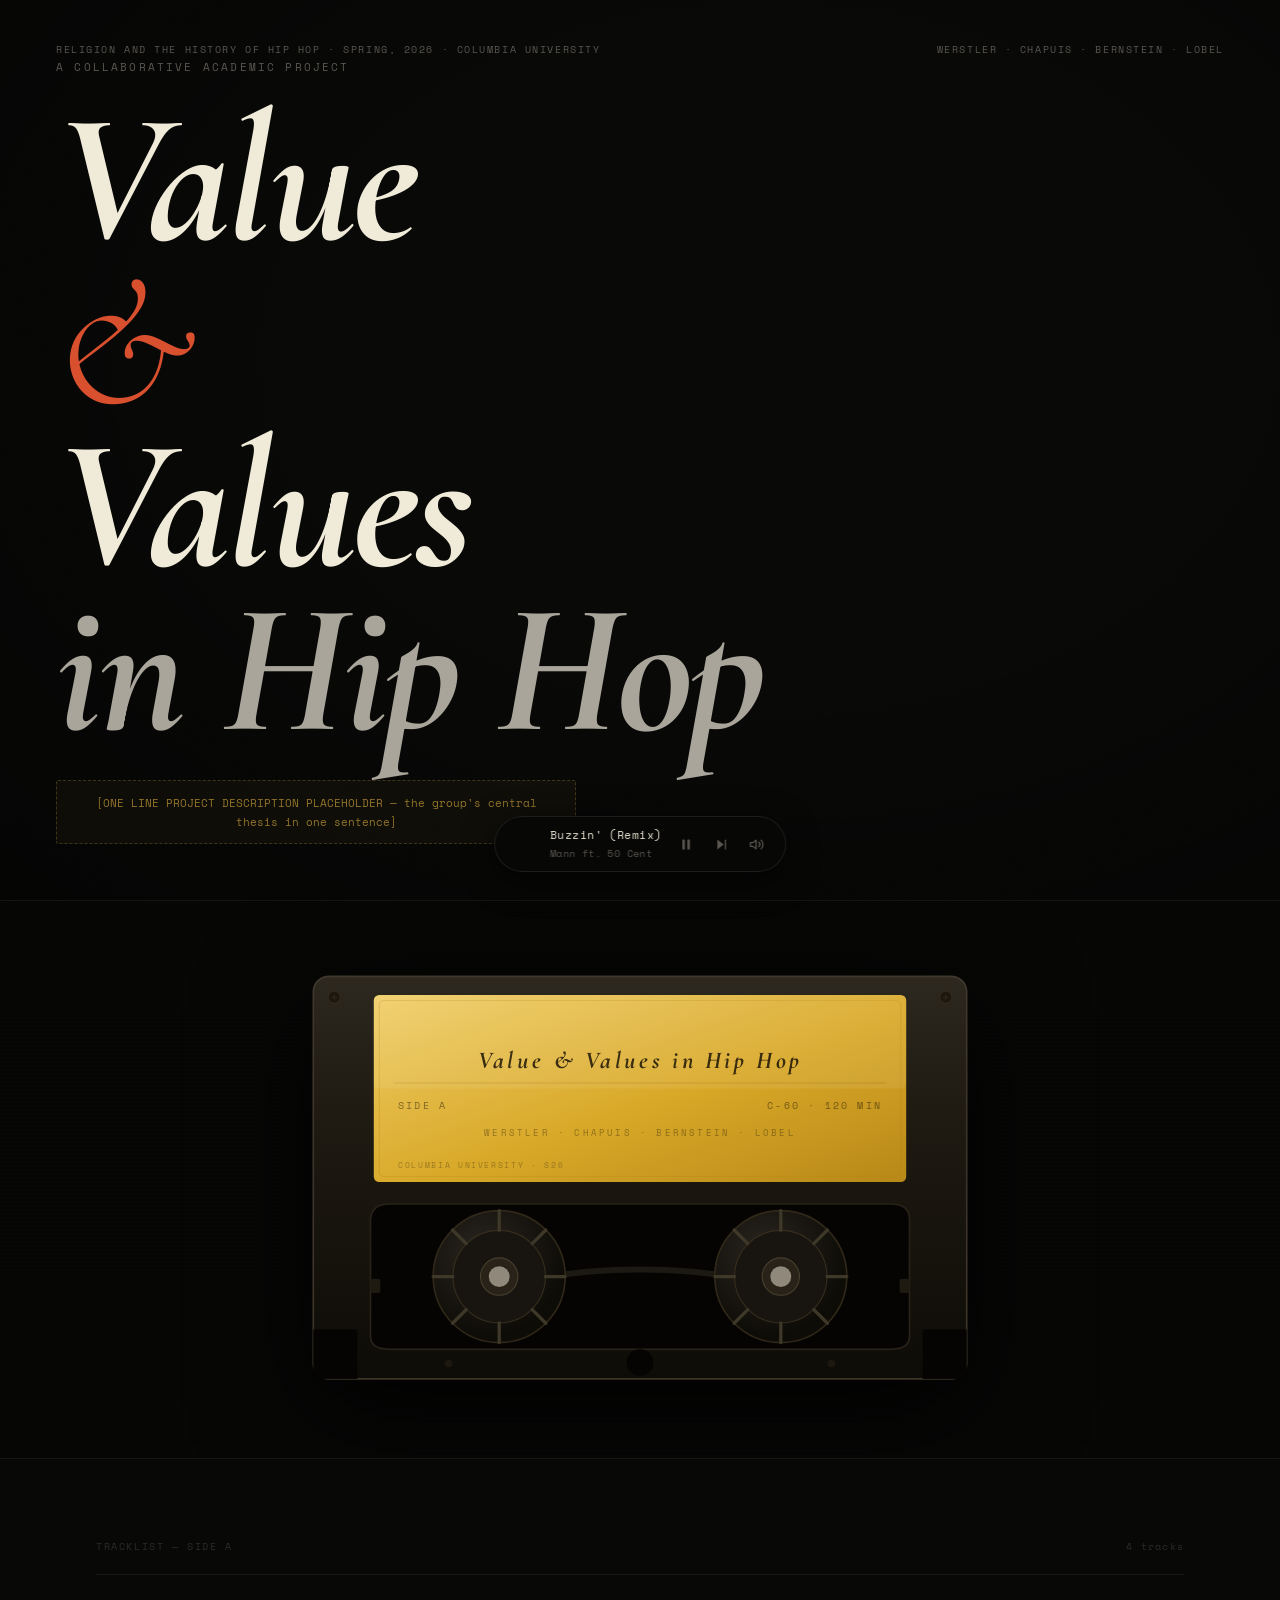
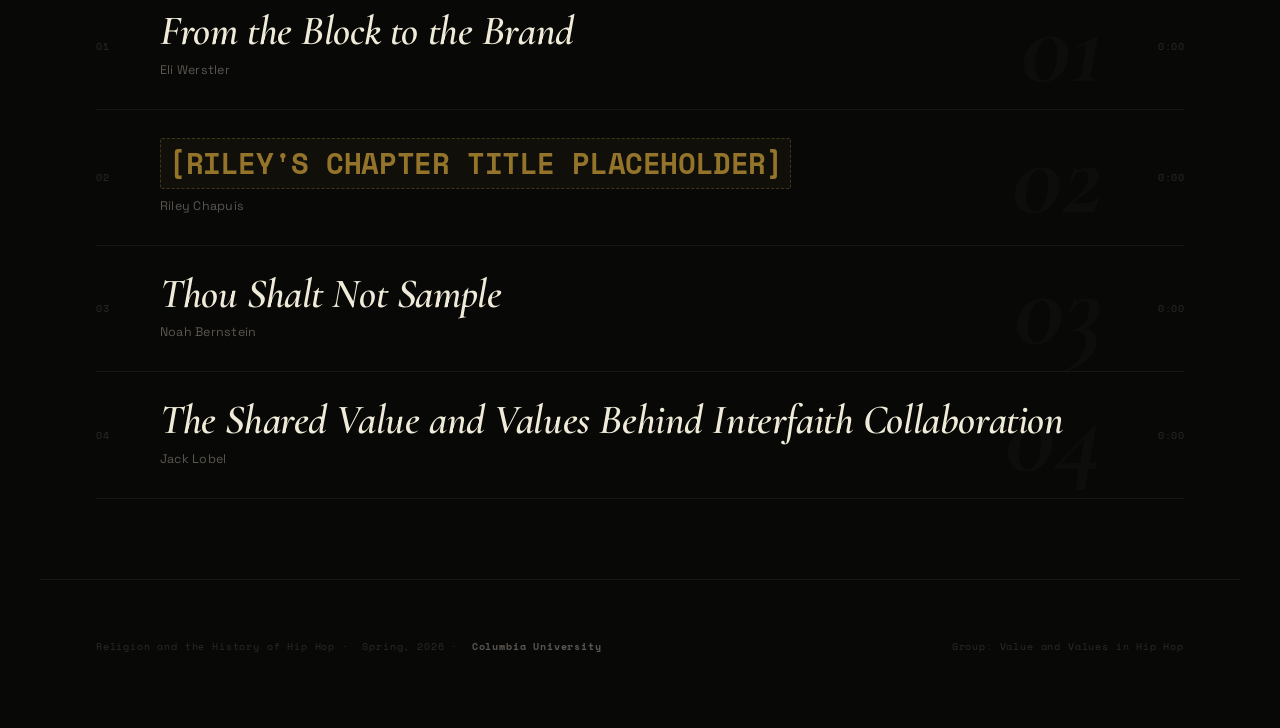
==== commit f3513010: "Remove placeholder styling from hero course name and semester Co-Authored-By: Claude Sonnet 4.6 <nor" ====
--- a/index.html
+++ b/index.html
@@ -323,7 +323,7 @@
 
     <div class="hero-meta">
       <div class="hero-meta-label">
-        <span class="ph">Religion and the History of Hip Hop</span>&nbsp;·&nbsp;<span class="ph">Spring, 2026</span>&nbsp;·&nbsp;Columbia University
+        Religion and the History of Hip Hop&nbsp;·&nbsp;Spring, 2026&nbsp;·&nbsp;Columbia University
       </div>
       <div class="hero-meta-label" style="text-align:right">
         Werstler · Chapuis · Bernstein · Lobel
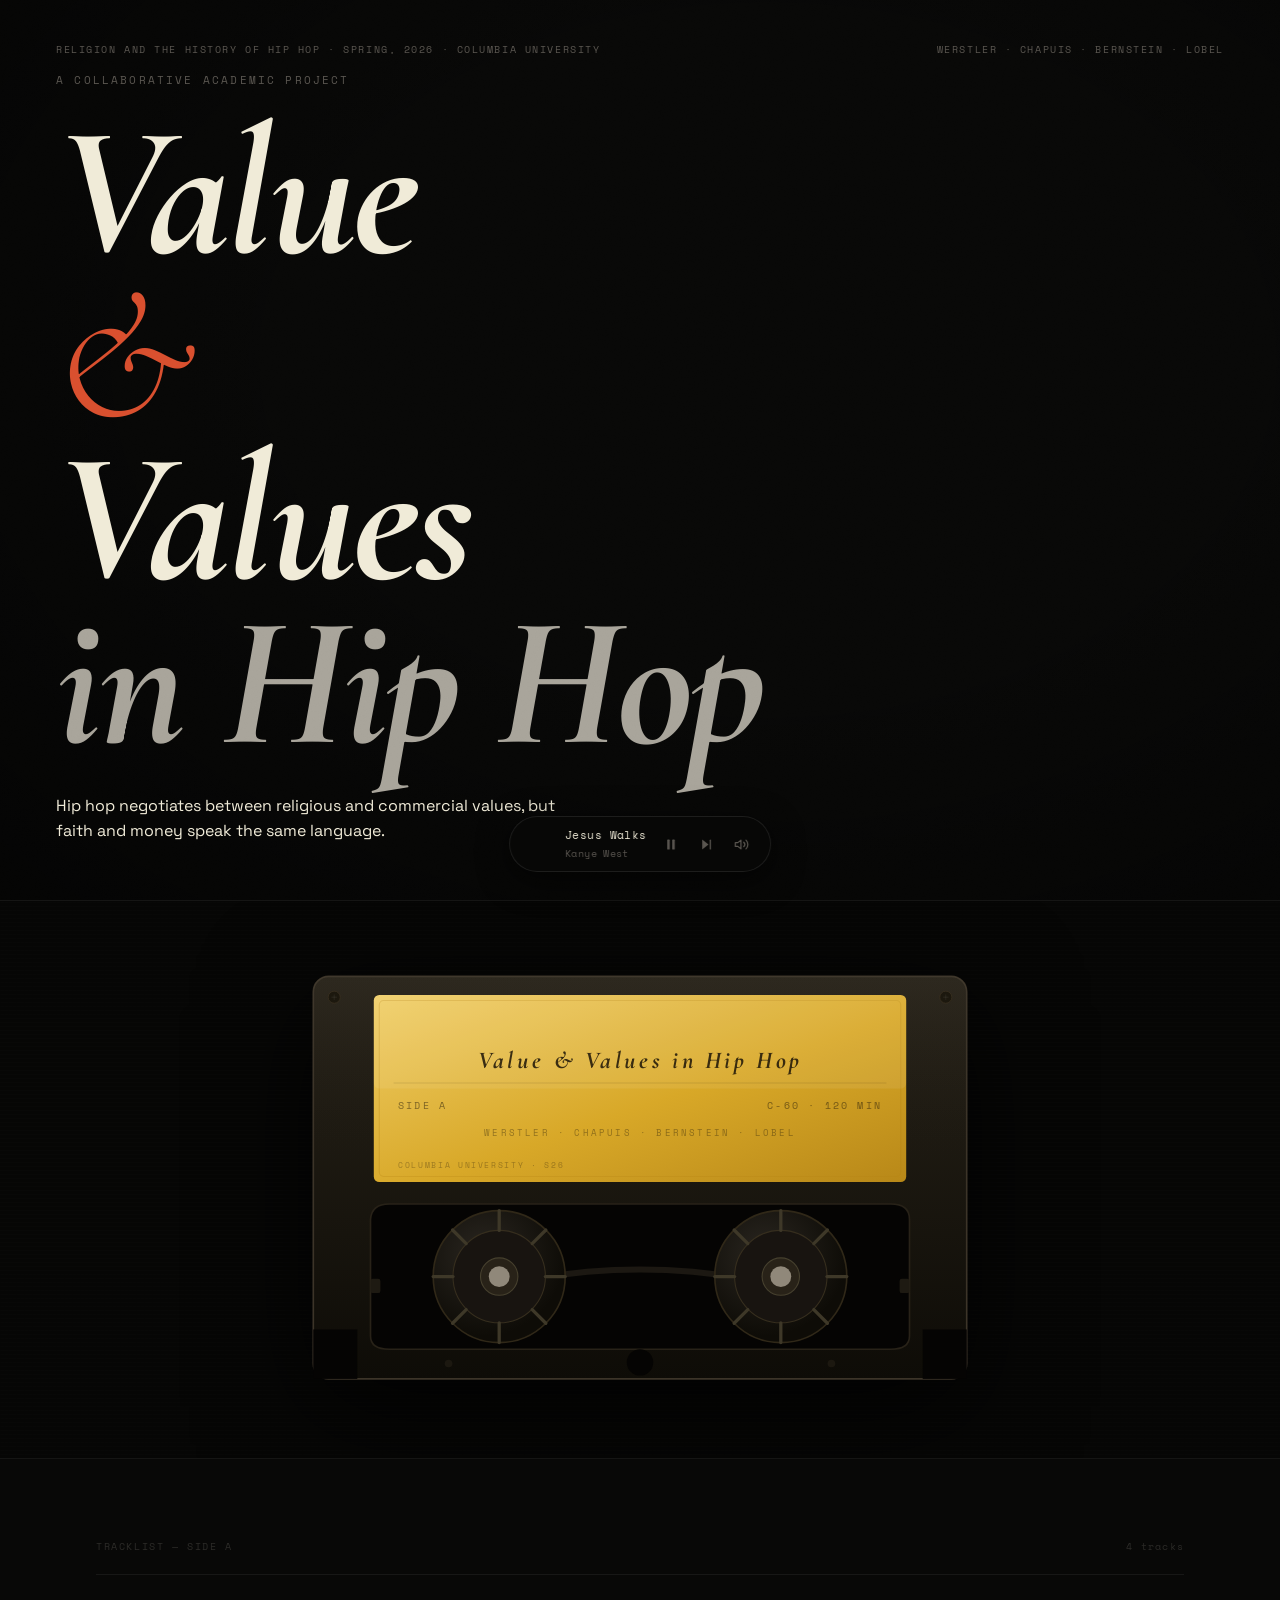
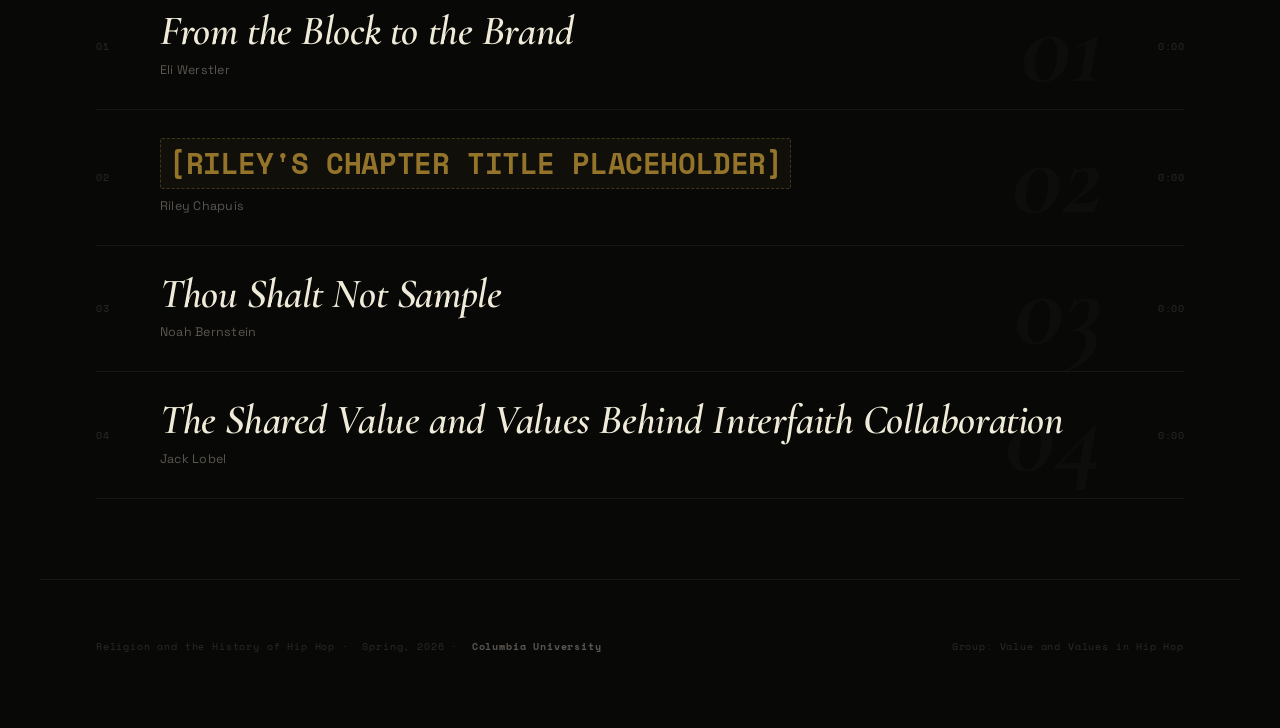
==== commit 451424fb: "Add central thesis to landing page hero Co-Authored-By: Claude Sonnet 4.6 <noreply@anthropic.com>" ====
--- a/index.html
+++ b/index.html
@@ -339,7 +339,7 @@
     </h1>
 
     <div class="hero-desc">
-      <p class="ph-block ph-tall">[ONE LINE PROJECT DESCRIPTION PLACEHOLDER — the group's central thesis in one sentence]</p>
+      <p>Hip hop negotiates between religious and commercial values, but faith and money speak the same language.</p>
     </div>
 
   </section>
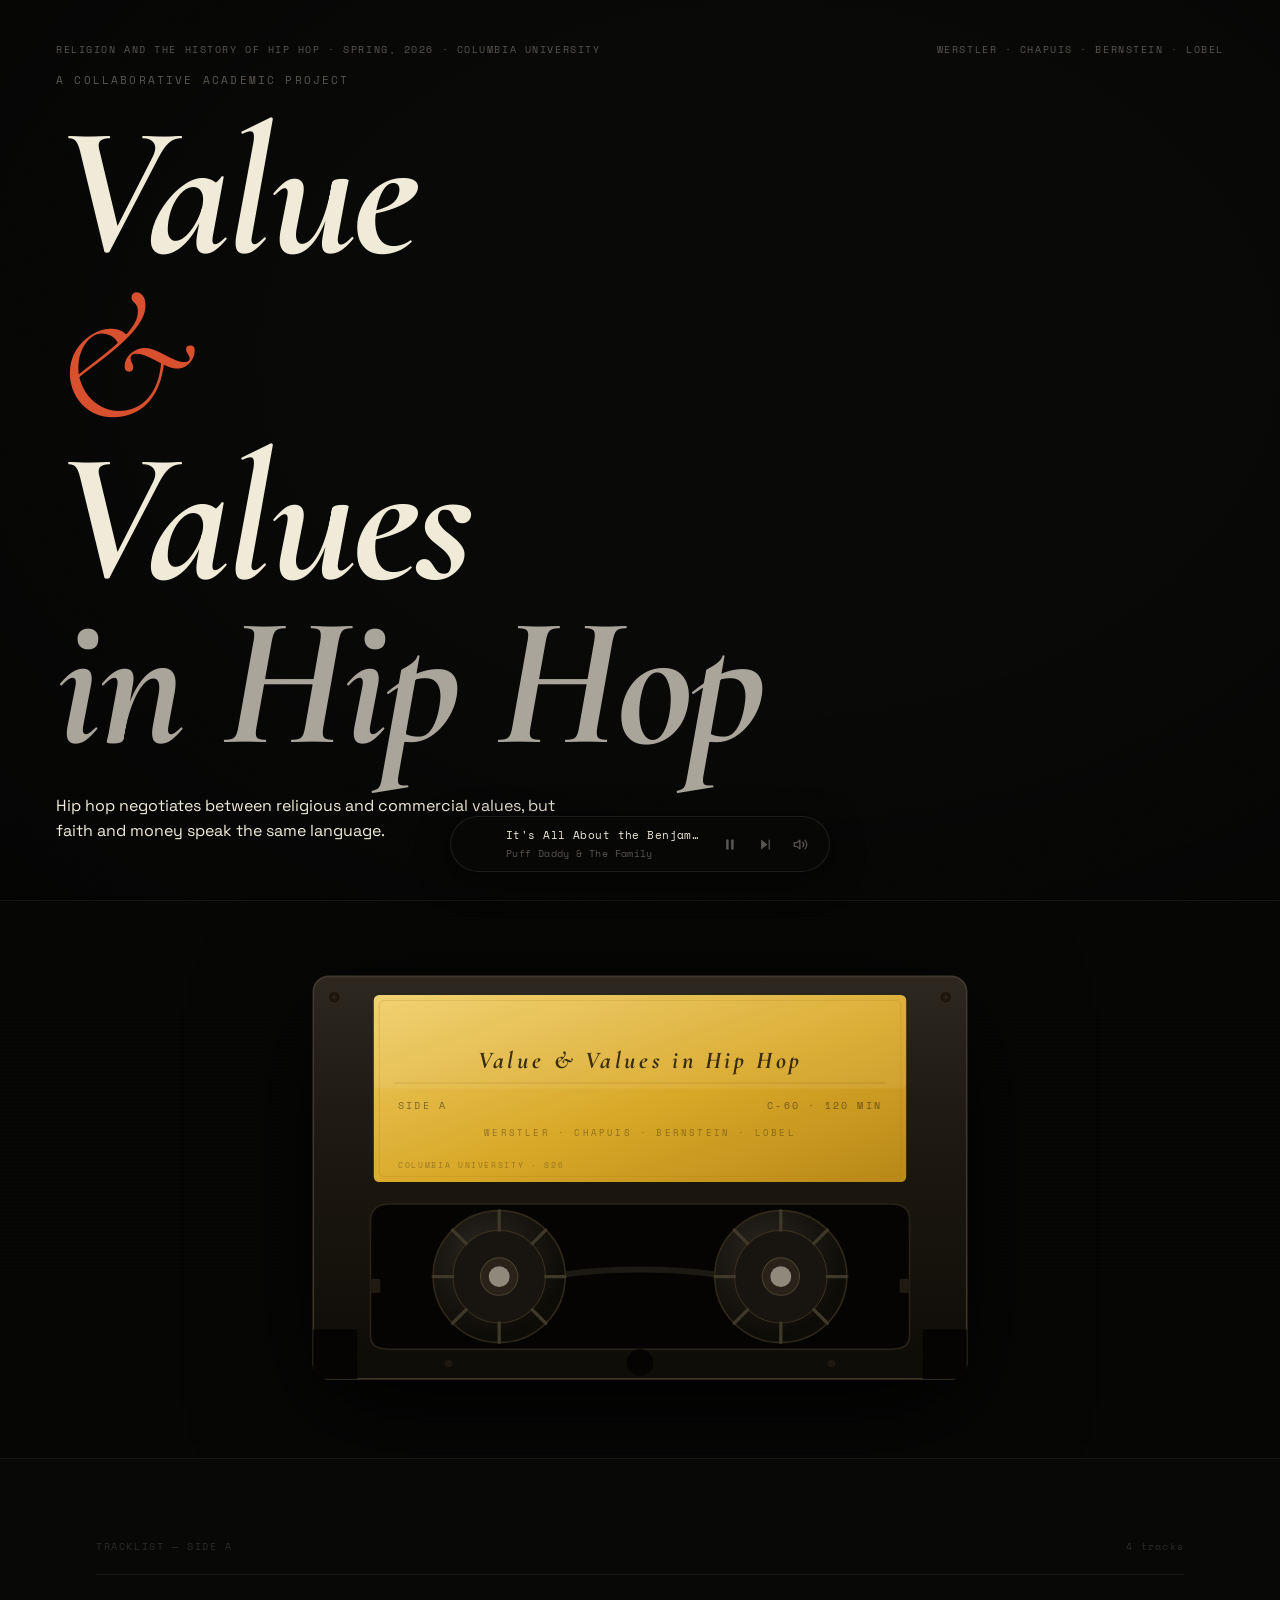
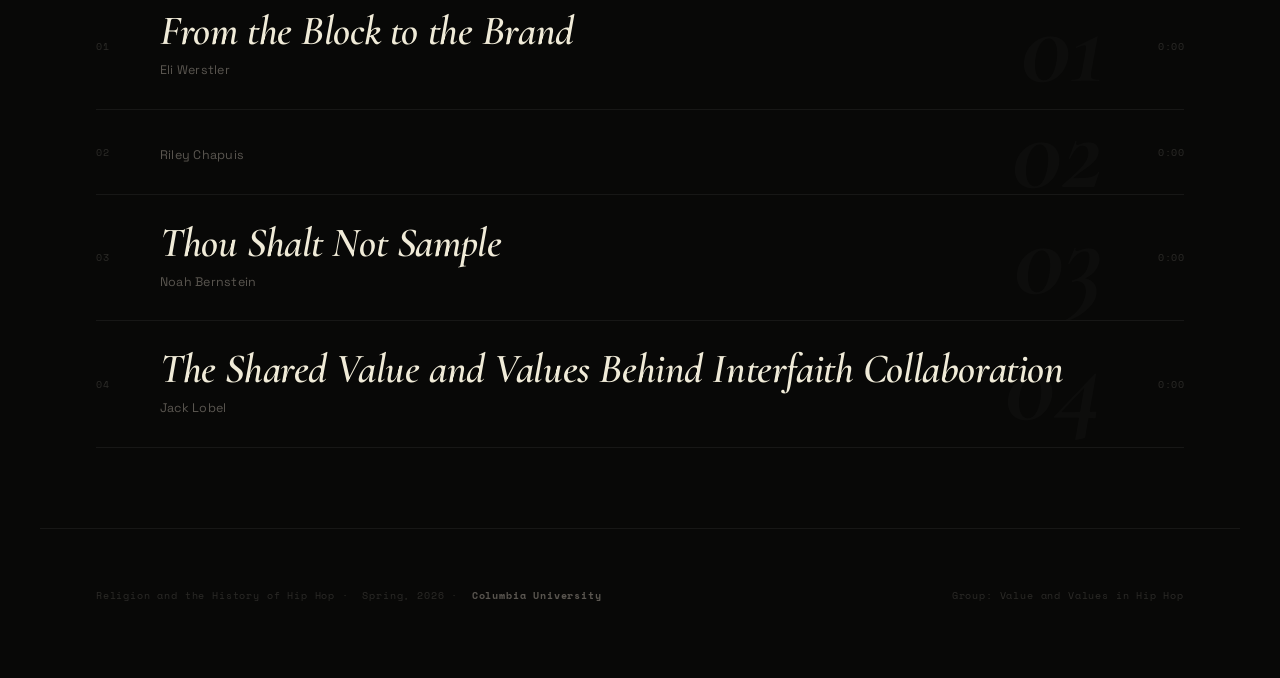
==== commit 11358dfa: "Comment out remaining placeholder elements across all pages Co-Authored-By: Claude Sonnet 4.6 <norep" ====
--- a/index.html
+++ b/index.html
@@ -513,7 +513,7 @@
           <div class="t-stripe"></div>
           <span class="t-num">02</span>
           <span class="t-info">
-            <span class="t-title"><span class="ph">[RILEY'S CHAPTER TITLE PLACEHOLDER]</span></span>
+            <span class="t-title"><!-- <span class="ph">[RILEY'S CHAPTER TITLE PLACEHOLDER]</span> --></span>
             <span class="t-artist">Riley Chapuis</span>
           </span>
           <span class="t-dur">0:00</span>
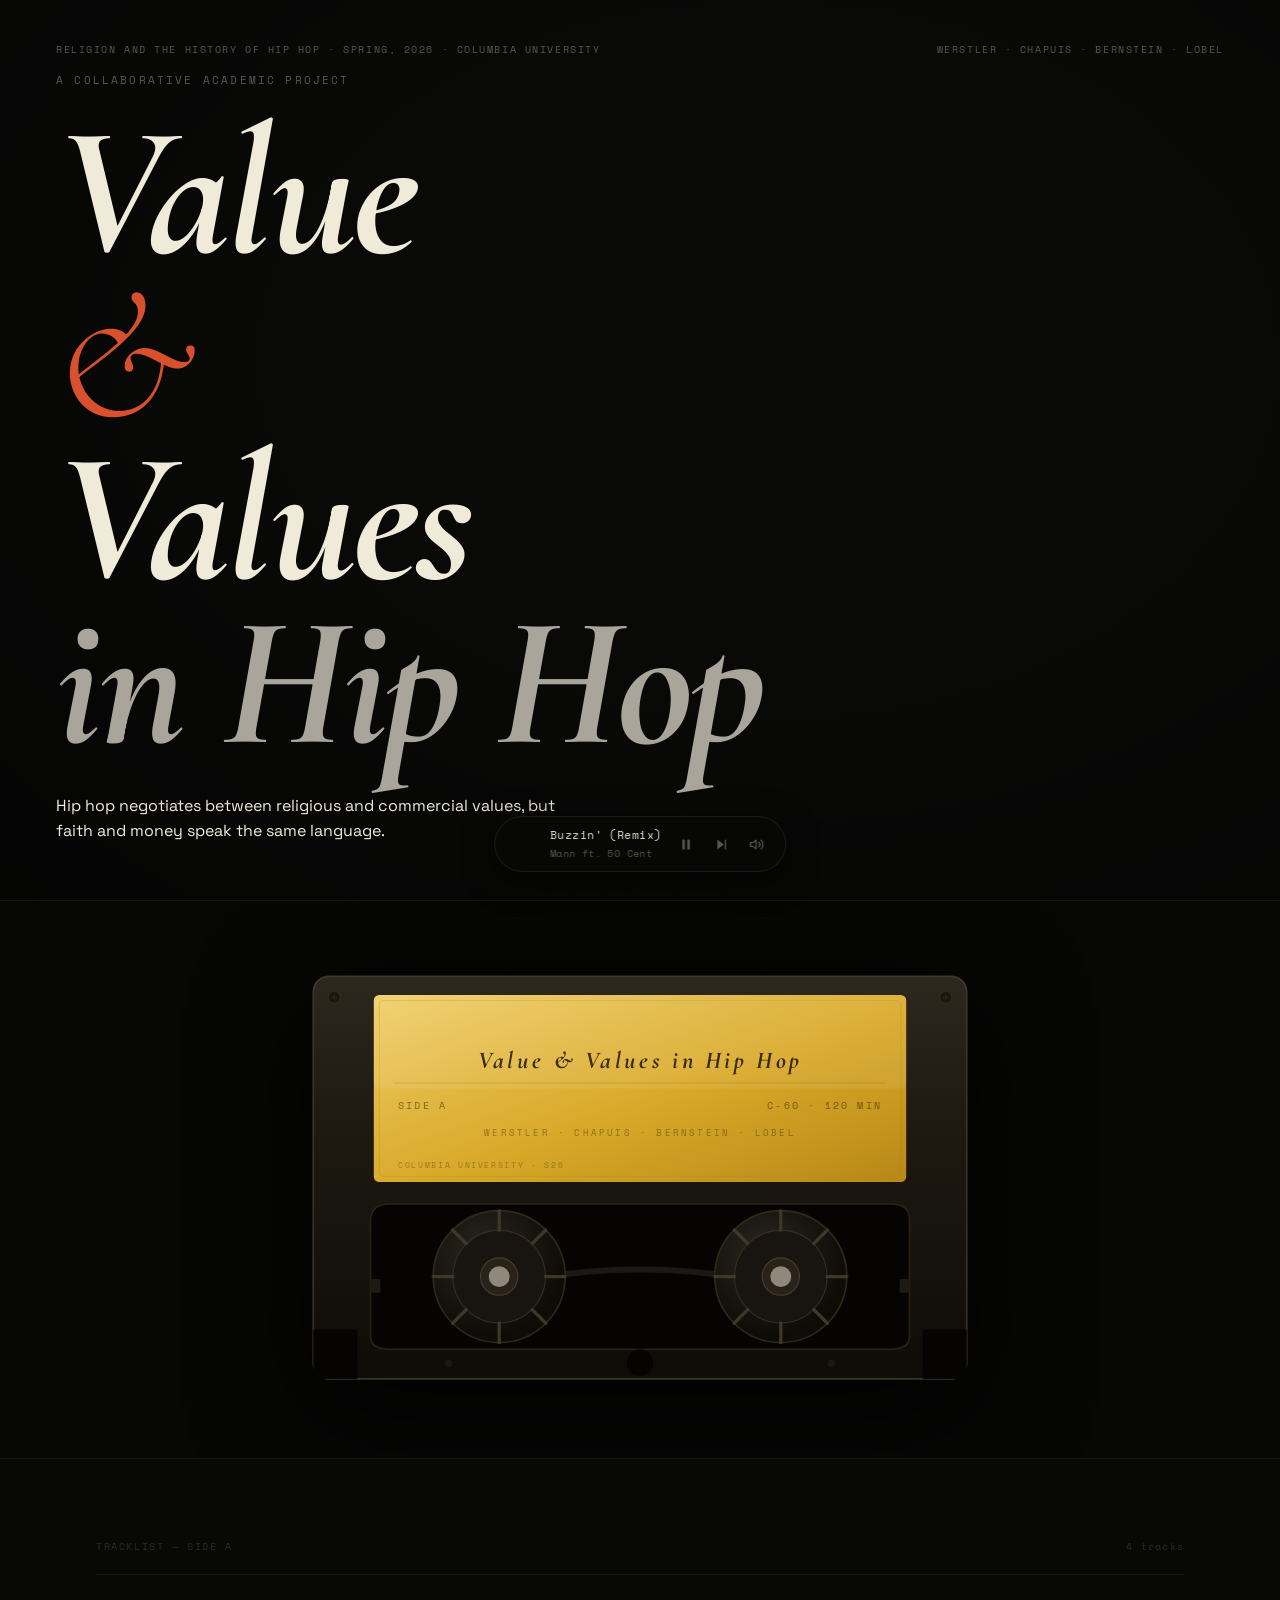
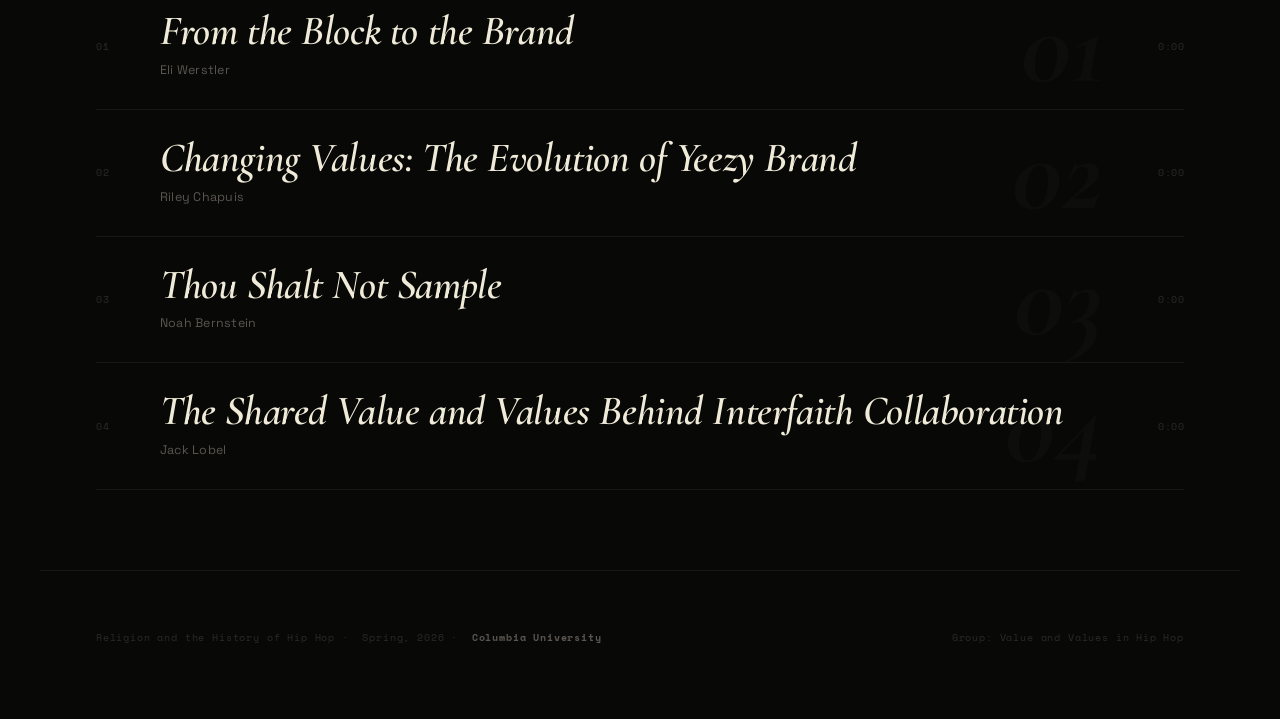
==== commit f71de90a: "Add Riley's chapter title; restructure Noah's page into two labeled lanes Co-Authored-By: Claude Son" ====
--- a/index.html
+++ b/index.html
@@ -513,7 +513,7 @@
           <div class="t-stripe"></div>
           <span class="t-num">02</span>
           <span class="t-info">
-            <span class="t-title"><!-- <span class="ph">[RILEY'S CHAPTER TITLE PLACEHOLDER]</span> --></span>
+            <span class="t-title">Changing Values: The Evolution of Yeezy Brand</span>
             <span class="t-artist">Riley Chapuis</span>
           </span>
           <span class="t-dur">0:00</span>
